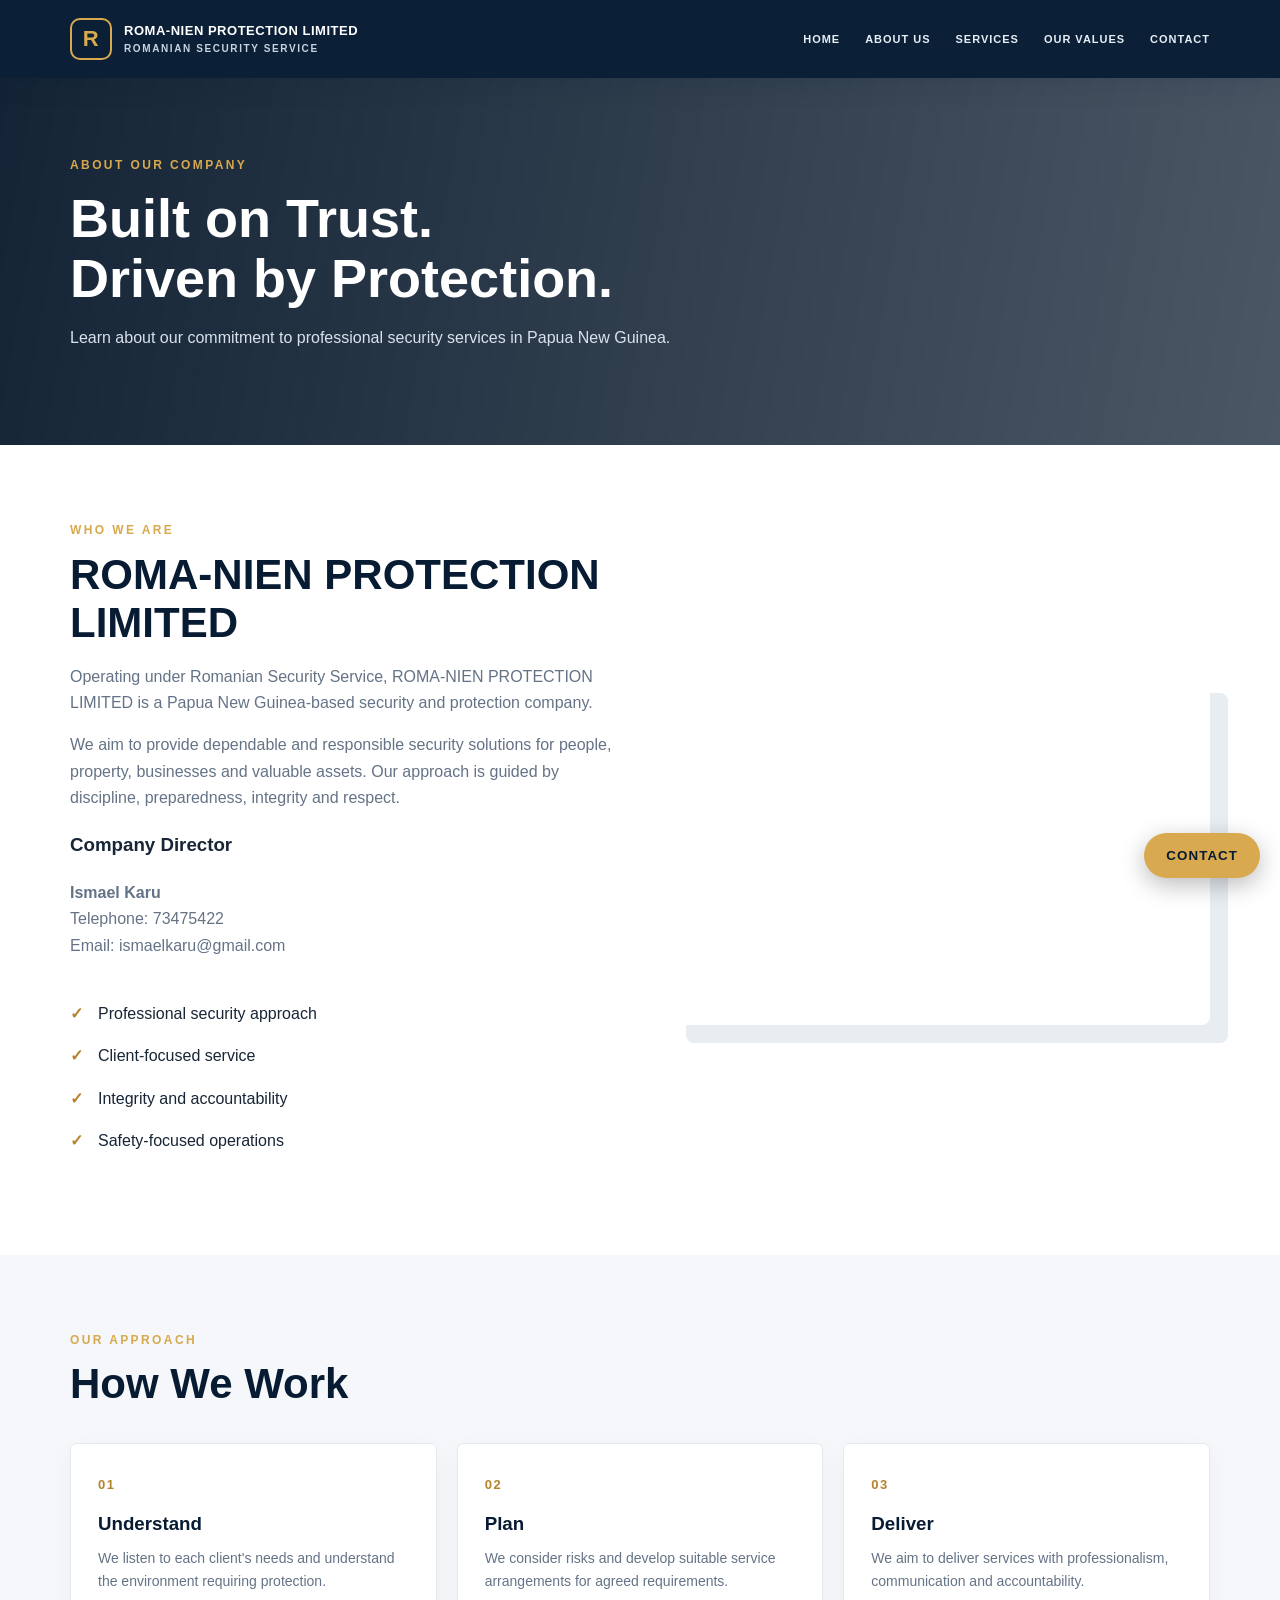
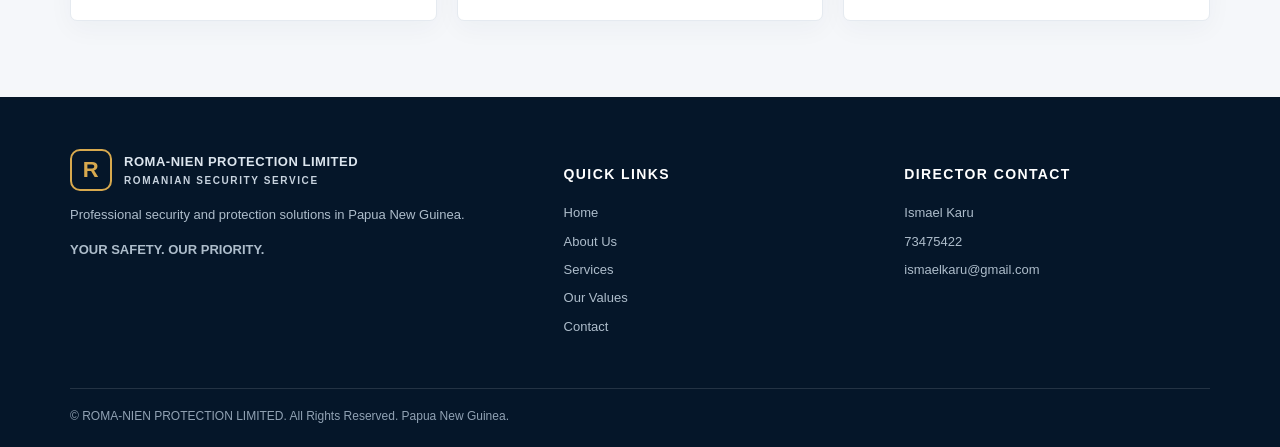
==== about.html @ 52446231 "Add files via upload" ====
<!doctype html>
<html lang="en"><head><meta charset="utf-8"><meta name="viewport" content="width=device-width, initial-scale=1">
<meta name="description" content="ROMA-NIEN PROTECTION LIMITED - security and protection services in Papua New Guinea.">
<title>About Us | ROMA-NIEN PROTECTION LIMITED</title><link rel="stylesheet" href="style.css"></head><body>
<header><div class="container nav">
<a class="brand" href="index.html"><span class="brand-mark">R</span><span>ROMA-NIEN PROTECTION LIMITED<small>ROMANIAN SECURITY SERVICE</small></span></a>
<button class="menu-toggle" aria-label="Open navigation" aria-expanded="false">☰</button>
<nav class="menu">
<a href="index.html">HOME</a><a href="about.html">ABOUT US</a><a href="services.html">SERVICES</a><a href="values.html">OUR VALUES</a><a href="contact.html">CONTACT</a>
</nav></div></header><main>
<section class="page-hero"><div class="container"><div class="eyebrow">ABOUT OUR COMPANY</div><h1>Built on Trust.<br>Driven by Protection.</h1><p>Learn about our commitment to professional security services in Papua New Guinea.</p></div></section>
<section><div class="container two-col"><div class="copy"><div class="eyebrow">WHO WE ARE</div><div class="section-head"><h2>ROMA-NIEN PROTECTION LIMITED</h2><p>Operating under Romanian Security Service, ROMA-NIEN PROTECTION LIMITED is a Papua New Guinea-based security and protection company.</p><p>We aim to provide dependable and responsible security solutions for people, property, businesses and valuable assets. Our approach is guided by discipline, preparedness, integrity and respect.</p><h3>Company Director</h3><p><strong>Ismael Karu</strong><br>Telephone: <a href="tel:+67573475422">73475422</a><br>Email: <a href="mailto:ismaelkaru@gmail.com">ismaelkaru@gmail.com</a></p></div><ul class="checklist"><li>Professional security approach</li><li>Client-focused service</li><li>Integrity and accountability</li><li>Safety-focused operations</li></ul></div><div class="visual" aria-label="Professional business environment"></div></div></section>
<section class="section-soft"><div class="container"><div class="section-head"><div class="eyebrow">OUR APPROACH</div><h2>How We Work</h2></div><div class="cards"><article class="card"><span class="number">01</span><h3>Understand</h3><p>We listen to each client's needs and understand the environment requiring protection.</p></article><article class="card"><span class="number">02</span><h3>Plan</h3><p>We consider risks and develop suitable service arrangements for agreed requirements.</p></article><article class="card"><span class="number">03</span><h3>Deliver</h3><p>We aim to deliver services with professionalism, communication and accountability.</p></article></div></div></section>
</main><footer><div class="container"><div class="footer-grid">
<div><a class="brand" href="index.html"><span class="brand-mark">R</span><span>ROMA-NIEN PROTECTION LIMITED<small>ROMANIAN SECURITY SERVICE</small></span></a>
<p>Professional security and protection solutions in Papua New Guinea.</p><p><strong>YOUR SAFETY. OUR PRIORITY.</strong></p></div>
<div><h3>QUICK LINKS</h3><ul><li><a href="index.html">Home</a></li><li><a href="about.html">About Us</a></li><li><a href="services.html">Services</a></li><li><a href="values.html">Our Values</a></li><li><a href="contact.html">Contact</a></li></ul></div>
<div><h3>DIRECTOR CONTACT</h3><ul><li>Ismael Karu</li><li><a href="tel:+67573475422">73475422</a></li><li><a href="mailto:ismaelkaru@gmail.com">ismaelkaru@gmail.com</a></li></ul></div>
</div><div class="copyright">© ROMA-NIEN PROTECTION LIMITED. All Rights Reserved. Papua New Guinea.</div></div></footer><div class="floating-contact">
<button class="float-main" type="button" aria-label="Open contact options" aria-expanded="false">CONTACT</button>
<div class="float-options">
<a href="tel:+67573475422">☎ Call Director</a>
<a href="mailto:ismaelkaru@gmail.com">✉ Email Director</a>
<a href="https://wa.me/67573475422" target="_blank" rel="noopener">WhatsApp</a>
</div></div><script src="script.js"></script></body></html>
---- style.css ----
:root{--navy:#071b32;--navy2:#0d2b4b;--gold:#d8a94e;--ink:#172536;--muted:#657386;--paper:#f5f7fa;--line:#e5eaf0}
*{box-sizing:border-box}html{scroll-behavior:smooth}body{margin:0;font-family:Arial,Helvetica,sans-serif;color:var(--ink);line-height:1.65}a{color:inherit;text-decoration:none}.container{width:min(1140px,92%);margin:auto}
header{background:rgba(7,27,50,.98);color:#fff;position:sticky;top:0;z-index:20;box-shadow:0 5px 24px #071b3220}.nav{min-height:78px;display:flex;align-items:center;justify-content:space-between;gap:25px}.brand{display:flex;align-items:center;gap:12px;font-weight:800;letter-spacing:.04em;font-size:13px}.brand-mark{width:42px;height:42px;border:2px solid var(--gold);border-radius:10px;display:grid;place-items:center;color:var(--gold);font-size:22px}.brand small{display:block;color:#c8d3df;font-size:10px;letter-spacing:.16em;font-weight:600}.menu{display:flex;align-items:center;gap:25px}.menu a{font-size:11px;font-weight:700;letter-spacing:.09em;color:#e8eef5}.menu a:hover{color:var(--gold)}.menu-toggle{display:none;background:none;border:1px solid #ffffff55;color:#fff;padding:8px 12px;border-radius:6px;font-size:20px}
.hero{background:linear-gradient(100deg,rgba(5,22,41,.95),rgba(5,22,41,.64)),url('https://images.unsplash.com/photo-1521791136064-7986c2920216?auto=format&fit=crop&w=1800&q=85') center/cover;color:#fff;padding:112px 0 106px}.hero-inner{max-width:730px}.eyebrow{color:var(--gold);font-size:12px;font-weight:800;letter-spacing:.2em;text-transform:uppercase}.hero h1{font-size:clamp(42px,6vw,68px);line-height:1.06;margin:18px 0}.hero p{font-size:17px;color:#d9e2ec;max-width:660px}.actions{display:flex;gap:14px;flex-wrap:wrap;margin-top:30px}.btn{display:inline-block;padding:13px 22px;border-radius:4px;font-size:12px;font-weight:800;letter-spacing:.1em;text-transform:uppercase;border:1px solid var(--gold);background:var(--gold);color:#13243a;cursor:pointer}.btn.outline{background:transparent;color:#fff;border-color:#ffffff88}
.page-hero{background:linear-gradient(100deg,rgba(5,22,41,.94),rgba(5,22,41,.72)),url('https://images.unsplash.com/photo-1454165804606-c3d57bc86b40?auto=format&fit=crop&w=1800&q=85') center/cover;color:white;padding:78px 0}.page-hero h1{font-size:clamp(36px,5vw,54px);line-height:1.12;margin:12px 0}.page-hero p{max-width:680px;color:#d9e2ec}
section{padding:76px 0}.section-soft{background:var(--paper)}.section-head{max-width:720px;margin-bottom:34px}.section-head h2{font-size:clamp(29px,4vw,42px);line-height:1.15;color:var(--navy);margin:10px 0 14px}.section-head p,.copy p{color:var(--muted)}.two-col{display:grid;grid-template-columns:1fr 1fr;gap:55px;align-items:center}.visual{min-height:350px;border-radius:8px;background:url('https://images.unsplash.com/photo-1497366754035-f200968a6e72?auto=format&fit=crop&w=1000&q=85') center/cover;box-shadow:18px 18px 0 #e8edf2}.checklist{padding:0;list-style:none}.checklist li{padding:8px 0 8px 28px;position:relative}.checklist li:before{content:"✓";position:absolute;left:0;color:#b4832c;font-weight:900}
.cards{display:grid;grid-template-columns:repeat(3,1fr);gap:20px}.card{background:#fff;border:1px solid var(--line);border-radius:7px;padding:27px;box-shadow:0 8px 26px #0c27400a}.card-icon{font-size:27px;color:#b4832c}.card h3{color:var(--navy);margin:12px 0 7px}.card p{color:var(--muted);font-size:14px;margin:0}.number{font-size:13px;color:#b4832c;font-weight:800;letter-spacing:.12em}.callout{background:var(--navy2);color:#fff;padding:45px;border-radius:8px;display:flex;justify-content:space-between;align-items:center;gap:25px}.callout h2{margin:0 0 8px;font-size:30px}.callout p{margin:0;color:#cbd7e4}.values-grid{display:grid;grid-template-columns:repeat(2,1fr);gap:18px}.value{padding:25px;background:white;border-left:3px solid var(--gold);box-shadow:0 8px 26px #0c27400a}.value h3{margin:0 0 6px;color:var(--navy)}.value p{margin:0;color:var(--muted)}
.contact-grid{display:grid;grid-template-columns:.9fr 1.1fr;gap:35px}.contact-panel,.form-panel{padding:30px;border:1px solid var(--line);border-radius:8px;background:white}.contact-item{padding:15px 0;border-bottom:1px solid var(--line)}.contact-item:last-child{border:0}.contact-item strong{display:block;color:var(--navy);font-size:12px;letter-spacing:.1em;text-transform:uppercase}.contact-item span{color:var(--muted)}label{display:block;font-size:13px;font-weight:700;margin:13px 0 6px}input,textarea{width:100%;padding:13px;border:1px solid #d8e0e8;border-radius:4px;font:inherit}textarea{min-height:120px;resize:vertical}.form-note{font-size:12px;color:var(--muted)}
footer{background:#051629;color:#dce5ee;padding:52px 0 20px}.footer-grid{display:grid;grid-template-columns:1.5fr 1fr 1fr;gap:35px}.footer-grid h3{color:#fff;font-size:14px;letter-spacing:.1em}.footer-grid p,.footer-grid li{font-size:13px;color:#aebdcb}.footer-grid ul{list-style:none;padding:0}.footer-grid li{margin:7px 0}.footer-grid a:hover{color:var(--gold)}.copyright{border-top:1px solid #ffffff20;margin-top:35px;padding-top:18px;font-size:12px;color:#91a2b4}
.floating-contact{position:fixed;right:20px;bottom:22px;z-index:50}.float-main{background:var(--gold);color:#071b32;border:0;border-radius:30px;padding:15px 22px;font-weight:900;letter-spacing:.08em;box-shadow:0 7px 25px #0004;cursor:pointer}.float-options{display:none;position:absolute;right:0;bottom:58px;min-width:190px;background:#fff;border-radius:9px;overflow:hidden;box-shadow:0 8px 30px #0003}.float-options.open{display:block}.float-options a{display:block;padding:13px 17px;border-bottom:1px solid var(--line);font-size:13px;font-weight:700;color:var(--navy)}.float-options a:hover{background:var(--paper)}
@media(max-width:800px){.menu-toggle{display:block}.menu{display:none;position:absolute;top:78px;left:0;right:0;background:var(--navy);padding:20px 5%;flex-direction:column;align-items:flex-start;gap:17px}.menu.open{display:flex}.two-col,.contact-grid{grid-template-columns:1fr}.cards{grid-template-columns:repeat(2,1fr)}.footer-grid{grid-template-columns:1fr 1fr}.callout{align-items:flex-start;flex-direction:column}.visual{min-height:260px}}
@media(max-width:520px){section{padding:56px 0}.hero{padding:80px 0}.cards,.values-grid,.footer-grid{grid-template-columns:1fr}.callout{padding:30px}.brand{font-size:11px}.floating-contact{right:12px;bottom:14px}}
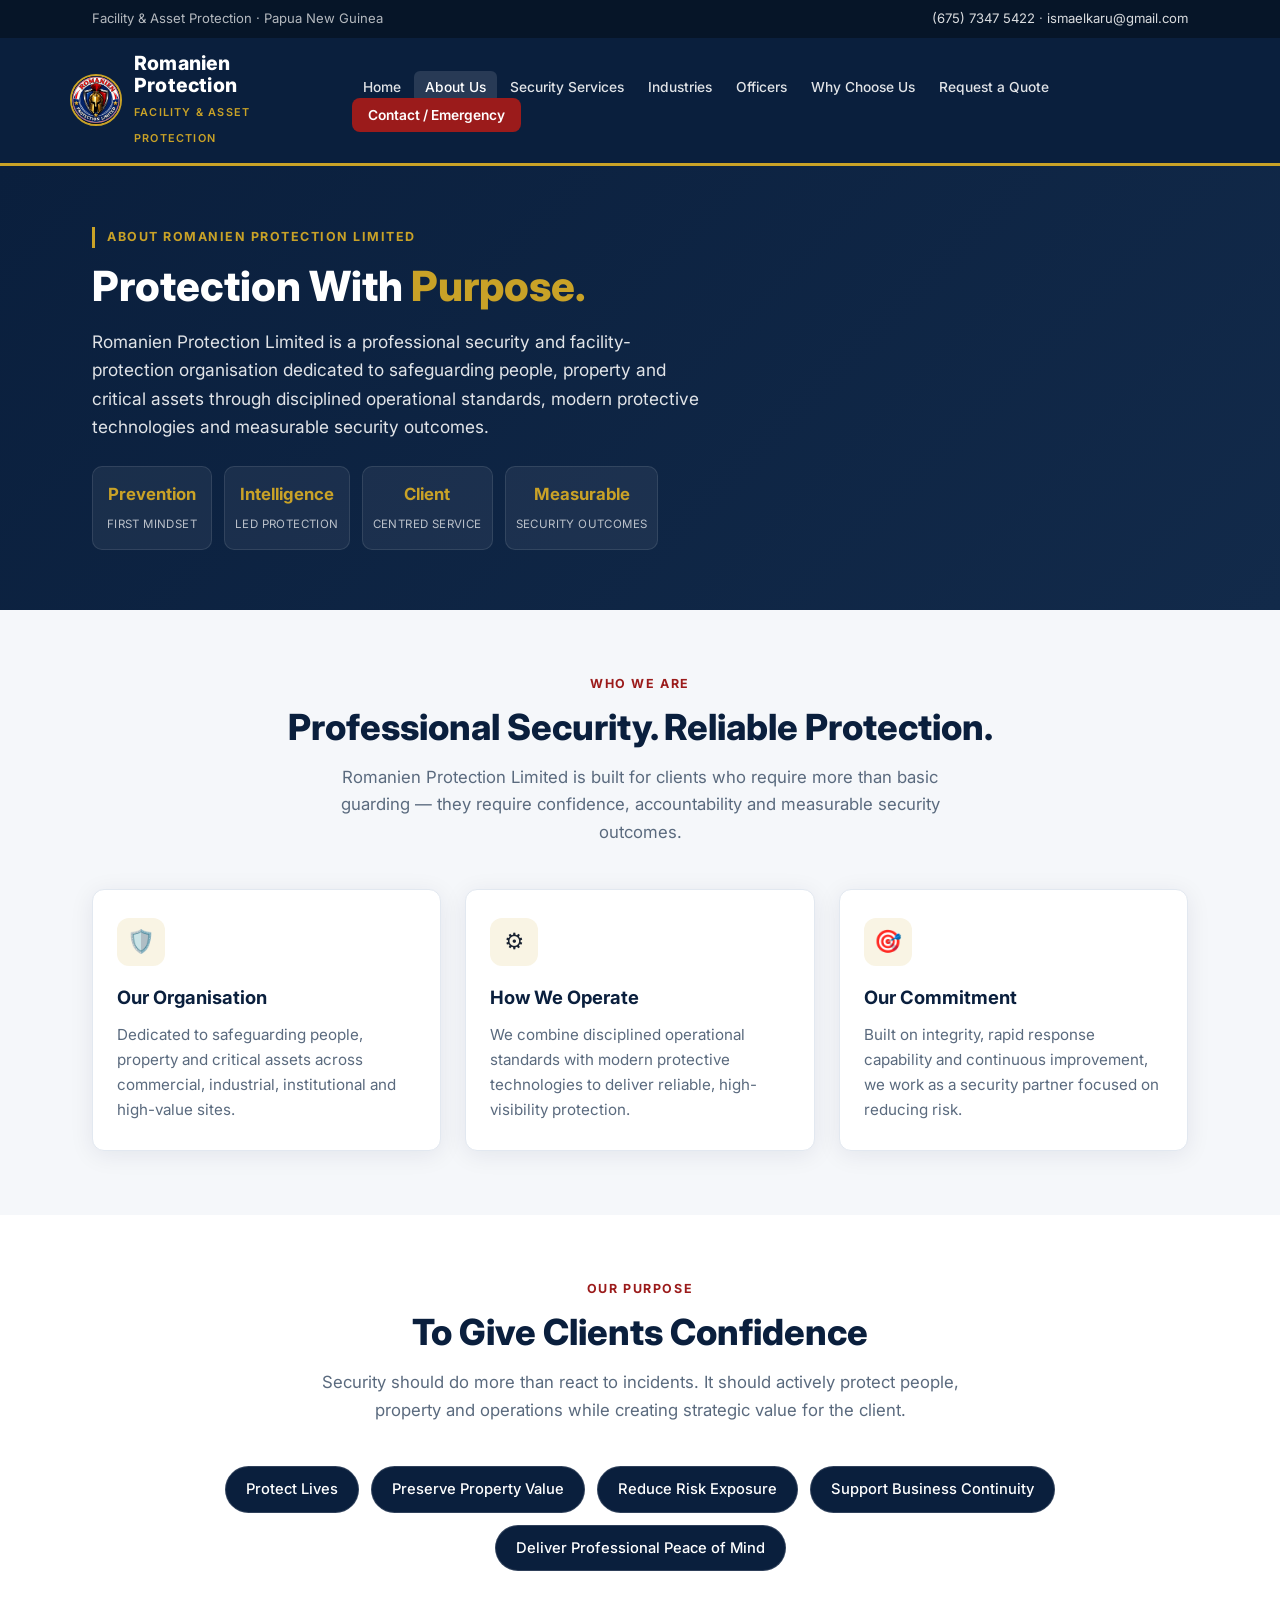
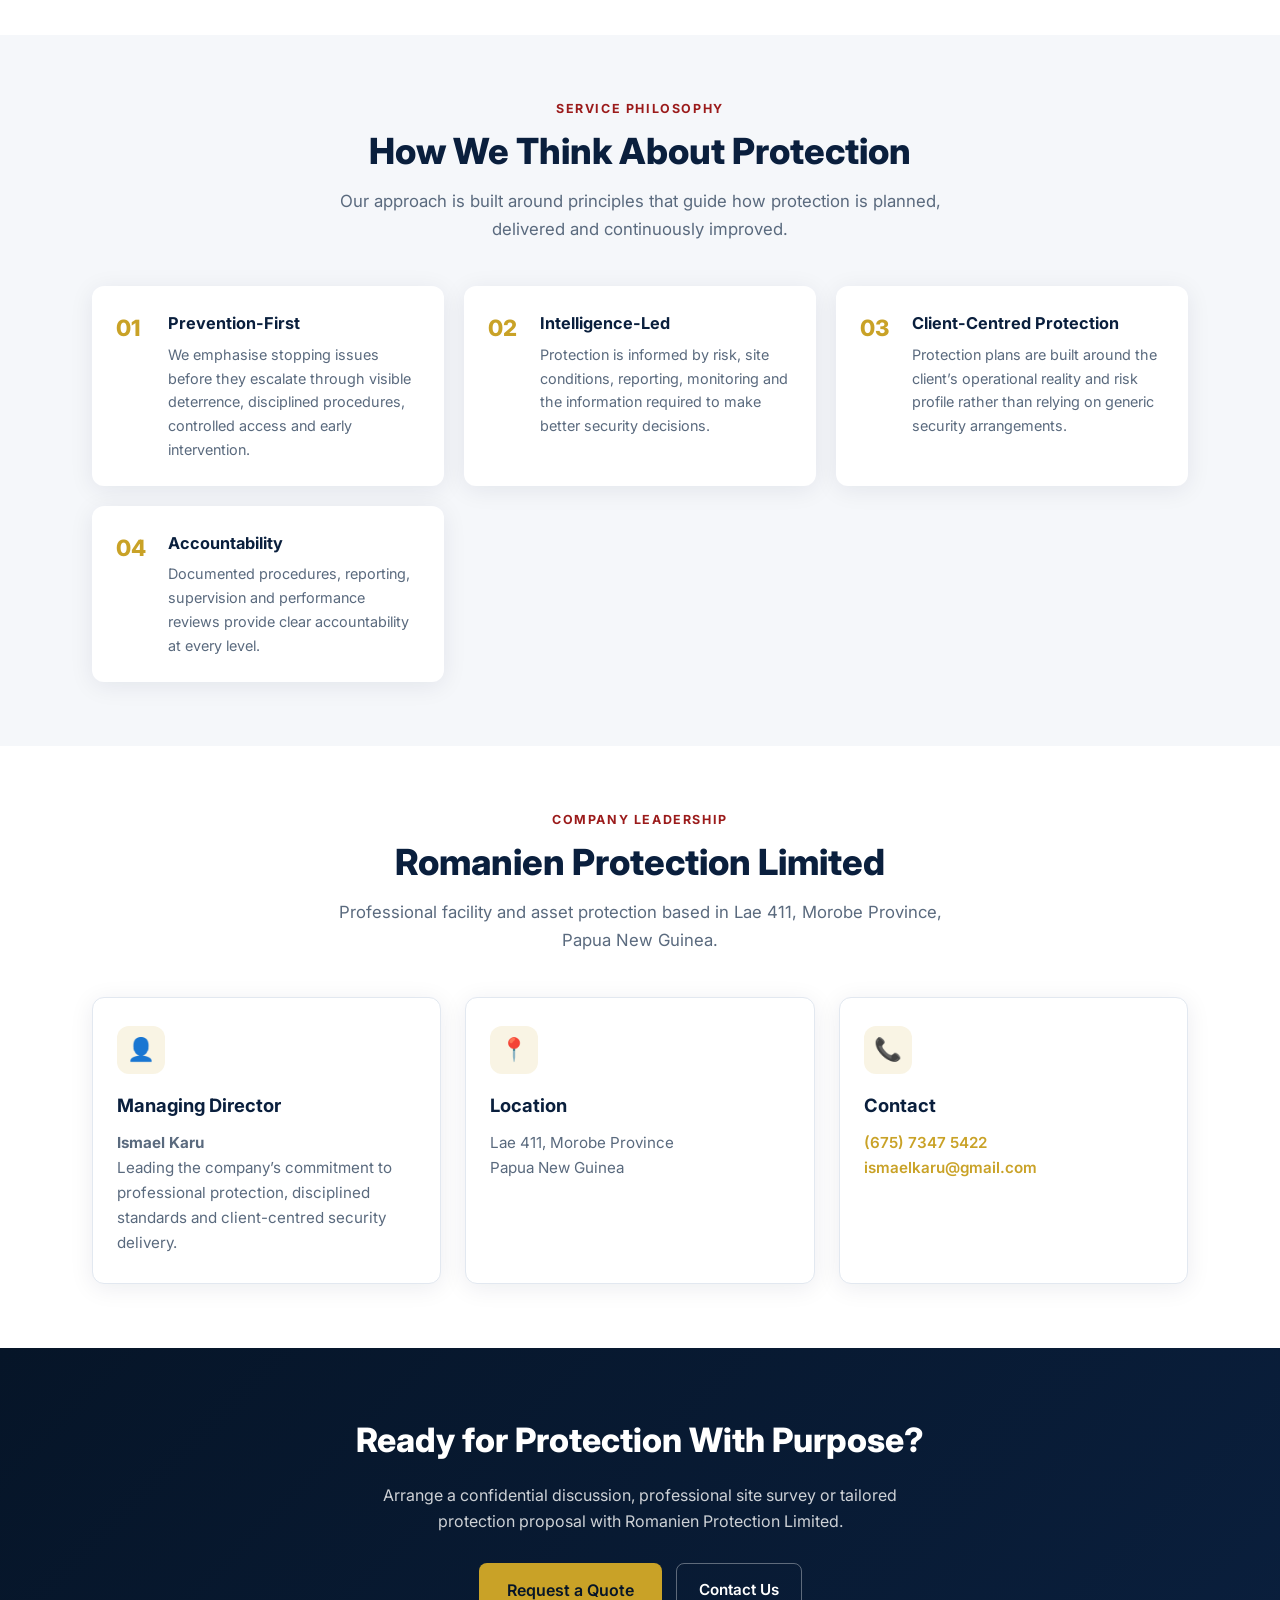
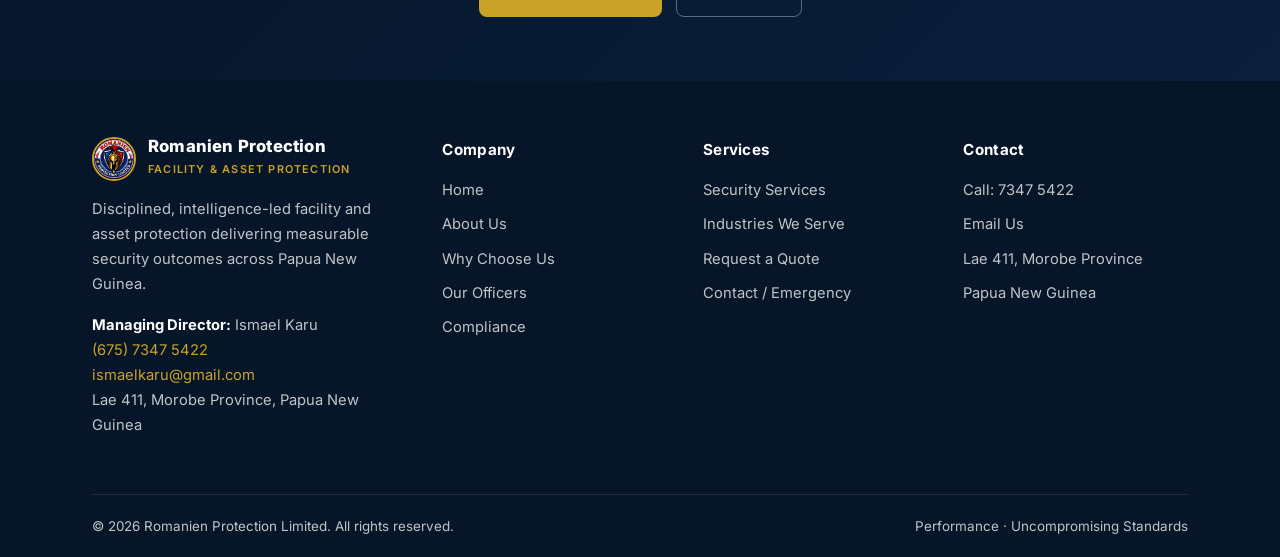
==== commit 9ad62d21: "Add files via upload" ====
--- a/about.html
+++ b/about.html
@@ -1,25 +1,444 @@
-<!doctype html>
-<html lang="en"><head><meta charset="utf-8"><meta name="viewport" content="width=device-width, initial-scale=1">
-<meta name="description" content="ROMA-NIEN PROTECTION LIMITED - security and protection services in Papua New Guinea.">
-<title>About Us | ROMA-NIEN PROTECTION LIMITED</title><link rel="stylesheet" href="style.css"></head><body>
-<header><div class="container nav">
-<a class="brand" href="index.html"><span class="brand-mark">R</span><span>ROMA-NIEN PROTECTION LIMITED<small>ROMANIAN SECURITY SERVICE</small></span></a>
-<button class="menu-toggle" aria-label="Open navigation" aria-expanded="false">☰</button>
-<nav class="menu">
-<a href="index.html">HOME</a><a href="about.html">ABOUT US</a><a href="services.html">SERVICES</a><a href="values.html">OUR VALUES</a><a href="contact.html">CONTACT</a>
-</nav></div></header><main>
-<section class="page-hero"><div class="container"><div class="eyebrow">ABOUT OUR COMPANY</div><h1>Built on Trust.<br>Driven by Protection.</h1><p>Learn about our commitment to professional security services in Papua New Guinea.</p></div></section>
-<section><div class="container two-col"><div class="copy"><div class="eyebrow">WHO WE ARE</div><div class="section-head"><h2>ROMA-NIEN PROTECTION LIMITED</h2><p>Operating under Romanian Security Service, ROMA-NIEN PROTECTION LIMITED is a Papua New Guinea-based security and protection company.</p><p>We aim to provide dependable and responsible security solutions for people, property, businesses and valuable assets. Our approach is guided by discipline, preparedness, integrity and respect.</p><h3>Company Director</h3><p><strong>Ismael Karu</strong><br>Telephone: <a href="tel:+67573475422">73475422</a><br>Email: <a href="mailto:ismaelkaru@gmail.com">ismaelkaru@gmail.com</a></p></div><ul class="checklist"><li>Professional security approach</li><li>Client-focused service</li><li>Integrity and accountability</li><li>Safety-focused operations</li></ul></div><div class="visual" aria-label="Professional business environment"></div></div></section>
-<section class="section-soft"><div class="container"><div class="section-head"><div class="eyebrow">OUR APPROACH</div><h2>How We Work</h2></div><div class="cards"><article class="card"><span class="number">01</span><h3>Understand</h3><p>We listen to each client's needs and understand the environment requiring protection.</p></article><article class="card"><span class="number">02</span><h3>Plan</h3><p>We consider risks and develop suitable service arrangements for agreed requirements.</p></article><article class="card"><span class="number">03</span><h3>Deliver</h3><p>We aim to deliver services with professionalism, communication and accountability.</p></article></div></div></section>
-</main><footer><div class="container"><div class="footer-grid">
-<div><a class="brand" href="index.html"><span class="brand-mark">R</span><span>ROMA-NIEN PROTECTION LIMITED<small>ROMANIAN SECURITY SERVICE</small></span></a>
-<p>Professional security and protection solutions in Papua New Guinea.</p><p><strong>YOUR SAFETY. OUR PRIORITY.</strong></p></div>
-<div><h3>QUICK LINKS</h3><ul><li><a href="index.html">Home</a></li><li><a href="about.html">About Us</a></li><li><a href="services.html">Services</a></li><li><a href="values.html">Our Values</a></li><li><a href="contact.html">Contact</a></li></ul></div>
-<div><h3>DIRECTOR CONTACT</h3><ul><li>Ismael Karu</li><li><a href="tel:+67573475422">73475422</a></li><li><a href="mailto:ismaelkaru@gmail.com">ismaelkaru@gmail.com</a></li></ul></div>
-</div><div class="copyright">© ROMA-NIEN PROTECTION LIMITED. All Rights Reserved. Papua New Guinea.</div></div></footer><div class="floating-contact">
-<button class="float-main" type="button" aria-label="Open contact options" aria-expanded="false">CONTACT</button>
-<div class="float-options">
-<a href="tel:+67573475422">☎ Call Director</a>
-<a href="mailto:ismaelkaru@gmail.com">✉ Email Director</a>
-<a href="https://wa.me/67573475422" target="_blank" rel="noopener">WhatsApp</a>
-</div></div><script src="script.js"></script></body></html>+<!DOCTYPE html>
+<html lang="en">
+<head>
+    <meta charset="UTF-8">
+    <meta name="viewport" content="width=device-width, initial-scale=1.0">
+    <title>About Us | Romanien Protection Limited</title>
+    <meta name="description" content="Learn about Romanien Protection Limited — professional facility and asset protection in Papua New Guinea led by Ismael Karu.">
+    <link rel="preconnect" href="https://fonts.googleapis.com">
+    <link rel="preconnect" href="https://fonts.gstatic.com" crossorigin>
+    <link href="https://fonts.googleapis.com/css2?family=Inter:wght@400;500;600;700;800&display=swap" rel="stylesheet">
+    <style>
+        :root {
+            --navy: #0a1f3d;
+            --navy-dark: #061528;
+            --navy-mid: #122a4a;
+            --gold: #c9a227;
+            --gold-hover: #b8911f;
+            --gold-light: rgba(201, 162, 39, 0.12);
+            --text: #1a2332;
+            --text-muted: #5a6a7e;
+            --bg: #f5f7fa;
+            --white: #ffffff;
+            --border: #e2e8f0;
+            --radius: 12px;
+            --shadow: 0 4px 24px rgba(10, 31, 61, 0.08);
+            --shadow-lg: 0 16px 48px rgba(10, 31, 61, 0.14);
+        }
+        * { margin: 0; padding: 0; box-sizing: border-box; }
+        body { font-family: 'Inter', system-ui, sans-serif; color: var(--text); background: var(--bg); line-height: 1.65; }
+        .container { max-width: 1140px; margin: 0 auto; padding: 0 22px; }
+        a { text-decoration: none; color: inherit; }
+        img { max-width: 100%; display: block; }
+
+        /* Header */
+        .top-bar { background: var(--navy-dark); color: rgba(255,255,255,0.7); font-size: 0.82rem; padding: 8px 0; }
+        .top-bar .container { display: flex; justify-content: space-between; align-items: center; flex-wrap: wrap; gap: 8px; }
+        .top-bar a { color: rgba(255,255,255,0.85); }
+        .top-bar a:hover { color: var(--gold); }
+        header { background: var(--navy); position: sticky; top: 0; z-index: 1000; border-bottom: 3px solid var(--gold); }
+        .header-inner { display: flex; align-items: center; justify-content: space-between; padding: 14px 0; gap: 20px; }
+        .logo { display: flex; align-items: center; gap: 12px; }
+        .logo img { width: 52px; height: 52px; border-radius: 50%; object-fit: cover; border: 2px solid var(--gold); }
+        .logo-text h1 { font-size: 1.22rem; font-weight: 800; color: white; line-height: 1.15; letter-spacing: 0.2px; }
+        .logo-text span { font-size: 0.68rem; color: var(--gold); font-weight: 600; letter-spacing: 1.2px; text-transform: uppercase; }
+        .desktop-nav { display: flex; list-style: none; gap: 2px; flex-wrap: wrap; align-items: center; }
+        .desktop-nav a { color: rgba(255,255,255,0.88); padding: 8px 11px; border-radius: 6px; font-size: 0.86rem; font-weight: 500; transition: all 0.2s; }
+        .desktop-nav a:hover, .desktop-nav a.active { background: rgba(255,255,255,0.12); color: white; }
+        .nav-cta { background: #9b1b1b !important; color: white !important; font-weight: 600 !important; padding: 9px 16px !important; border-radius: 8px !important; }
+        .nav-cta:hover { background: #7f1616 !important; }
+        .mobile-toggle { display: none; background: none; border: none; color: white; font-size: 1.7rem; cursor: pointer; padding: 6px; }
+
+        /* Mobile menu */
+        .mobile-menu { display: none; position: fixed; inset: 0; z-index: 2000; background: var(--navy); flex-direction: column; overflow-y: auto; }
+        .mobile-menu.open { display: flex; }
+        .mobile-menu-header { display: flex; justify-content: space-between; align-items: center; padding: 16px 20px; border-bottom: 1px solid rgba(255,255,255,0.1); }
+        .mobile-close { background: none; border: none; color: white; font-size: 1.8rem; cursor: pointer; }
+        .mobile-nav { list-style: none; padding: 16px 12px 30px; }
+        .mobile-nav a { display: block; color: rgba(255,255,255,0.92); padding: 14px 16px; font-size: 1.05rem; font-weight: 500; border-radius: 8px; }
+        .mobile-nav a:hover, .mobile-nav a.active { background: rgba(255,255,255,0.1); }
+        .mobile-contact { margin-top: auto; padding: 24px; border-top: 1px solid rgba(255,255,255,0.1); color: rgba(255,255,255,0.8); font-size: 0.9rem; }
+        .mobile-contact a { color: var(--gold); }
+
+        /* Hero */
+        .hero { background: linear-gradient(135deg, var(--navy) 0%, var(--navy-mid) 55%, #0d2b4d 100%); color: white; padding: 70px 0 80px; position: relative; overflow: hidden; }
+        .hero::before { content: ''; position: absolute; inset: 0; background: radial-gradient(ellipse at 70% 20%, rgba(201,162,39,0.08) 0%, transparent 55%); pointer-events: none; }
+        .hero-grid { display: grid; grid-template-columns: 1.15fr 0.85fr; gap: 48px; align-items: center; position: relative; }
+        .hero-badge { display: inline-block; font-size: 0.78rem; font-weight: 700; letter-spacing: 1.5px; text-transform: uppercase; color: var(--gold); border-left: 3px solid var(--gold); padding-left: 12px; margin-bottom: 18px; }
+        .hero h2 { font-size: clamp(2.1rem, 4.5vw, 3rem); font-weight: 800; line-height: 1.15; margin-bottom: 18px; }
+        .hero h2 span { color: var(--gold); }
+        .hero-lead { font-size: 1.08rem; color: rgba(255,255,255,0.88); max-width: 520px; margin-bottom: 28px; }
+        .hero-btns { display: flex; flex-wrap: wrap; gap: 12px; margin-bottom: 36px; }
+        .btn { display: inline-flex; align-items: center; gap: 8px; padding: 13px 22px; border-radius: 8px; font-weight: 600; font-size: 0.95rem; transition: all 0.2s; border: none; cursor: pointer; }
+        .btn-primary { background: var(--gold); color: var(--navy-dark); }
+        .btn-primary:hover { background: var(--gold-hover); transform: translateY(-1px); }
+        .btn-outline { background: transparent; color: white; border: 1.5px solid rgba(255,255,255,0.35); }
+        .btn-outline:hover { border-color: white; background: rgba(255,255,255,0.08); }
+        .hero-stats { display: grid; grid-template-columns: repeat(4, 1fr); gap: 12px; }
+        .stat-box { background: rgba(255,255,255,0.06); border: 1px solid rgba(255,255,255,0.1); border-radius: 10px; padding: 14px 10px; text-align: center; }
+        .stat-box strong { display: block; color: var(--gold); font-size: 1.05rem; font-weight: 700; }
+        .stat-box span { font-size: 0.72rem; color: rgba(255,255,255,0.7); text-transform: uppercase; letter-spacing: 0.4px; }
+        .hero-card { background: rgba(255,255,255,0.07); border: 1px solid rgba(255,255,255,0.12); border-radius: 16px; padding: 28px 24px; backdrop-filter: blur(8px); }
+        .hero-card .card-logo { width: 90px; height: 90px; margin: 0 auto 16px; border-radius: 50%; border: 3px solid var(--gold); object-fit: cover; }
+        .hero-card h3 { text-align: center; color: var(--gold); font-size: 1.1rem; margin-bottom: 16px; }
+        .hero-card ul { list-style: none; }
+        .hero-card li { padding: 7px 0; font-size: 0.92rem; color: rgba(255,255,255,0.9); display: flex; gap: 10px; align-items: flex-start; }
+        .hero-card li::before { content: '✓'; color: var(--gold); font-weight: 700; flex-shrink: 0; }
+
+        /* Sections */
+        section { padding: 72px 0; }
+        .section-label { font-size: 0.78rem; font-weight: 700; letter-spacing: 1.6px; text-transform: uppercase; color: #9b1b1b; margin-bottom: 10px; text-align: center; }
+        .section-title { font-size: clamp(1.7rem, 3.5vw, 2.25rem); font-weight: 800; text-align: center; color: var(--navy); margin-bottom: 14px; line-height: 1.25; }
+        .section-lead { text-align: center; color: var(--text-muted); max-width: 640px; margin: 0 auto 42px; font-size: 1.05rem; }
+
+        /* Value props */
+        .value-grid { display: grid; grid-template-columns: repeat(3, 1fr); gap: 24px; }
+        .value-card { background: var(--white); border-radius: var(--radius); padding: 28px 24px; box-shadow: var(--shadow); border: 1px solid var(--border); transition: transform 0.2s, box-shadow 0.2s; }
+        .value-card:hover { transform: translateY(-4px); box-shadow: var(--shadow-lg); }
+        .value-icon { width: 48px; height: 48px; background: var(--gold-light); border-radius: 12px; display: flex; align-items: center; justify-content: center; font-size: 1.4rem; margin-bottom: 16px; }
+        .value-card h3 { font-size: 1.15rem; font-weight: 700; color: var(--navy); margin-bottom: 10px; }
+        .value-card p { color: var(--text-muted); font-size: 0.95rem; }
+
+        /* Services preview */
+        .services-grid { display: grid; grid-template-columns: repeat(3, 1fr); gap: 24px; }
+        .service-card { background: var(--white); border-radius: var(--radius); padding: 28px 24px; box-shadow: var(--shadow); border-top: 4px solid var(--gold); }
+        .service-card h3 { font-size: 1.12rem; font-weight: 700; color: var(--navy); margin-bottom: 14px; }
+        .service-card ul { list-style: none; }
+        .service-card li { padding: 6px 0; font-size: 0.92rem; color: var(--text-muted); padding-left: 18px; position: relative; }
+        .service-card li::before { content: '•'; color: var(--gold); position: absolute; left: 0; font-weight: 700; }
+
+        /* Strengths */
+        .strengths-grid { display: grid; grid-template-columns: repeat(3, 1fr); gap: 20px; }
+        .strength-item { background: var(--white); border-radius: var(--radius); padding: 24px; box-shadow: var(--shadow); display: flex; gap: 16px; }
+        .strength-num { font-size: 1.4rem; font-weight: 800; color: var(--gold); min-width: 36px; }
+        .strength-item h4 { font-size: 1.02rem; font-weight: 700; color: var(--navy); margin-bottom: 6px; }
+        .strength-item p { font-size: 0.9rem; color: var(--text-muted); }
+
+        /* Industries */
+        .industries-grid { display: grid; grid-template-columns: repeat(3, 1fr); gap: 20px; }
+        .industry-card { background: var(--white); border-radius: var(--radius); padding: 24px; box-shadow: var(--shadow); border: 1px solid var(--border); transition: border-color 0.2s; }
+        .industry-card:hover { border-color: var(--gold); }
+        .industry-card .icon { font-size: 1.6rem; margin-bottom: 12px; }
+        .industry-card h4 { font-size: 1.05rem; font-weight: 700; color: var(--navy); margin-bottom: 8px; }
+        .industry-card p { font-size: 0.9rem; color: var(--text-muted); }
+
+        /* Outcomes */
+        .outcomes { background: var(--navy); color: white; }
+        .outcomes .section-title { color: white; }
+        .outcomes .section-lead { color: rgba(255,255,255,0.75); }
+        .outcomes-list { display: flex; flex-wrap: wrap; justify-content: center; gap: 12px; }
+        .outcome-tag { background: rgba(255,255,255,0.08); border: 1px solid rgba(255,255,255,0.15); border-radius: 50px; padding: 10px 20px; font-size: 0.92rem; font-weight: 500; }
+
+        /* Promise */
+        .promise-grid { display: grid; grid-template-columns: repeat(3, 1fr); gap: 24px; }
+        .promise-card { text-align: center; padding: 28px 20px; background: var(--white); border-radius: var(--radius); box-shadow: var(--shadow); }
+        .promise-card .icon { font-size: 2rem; margin-bottom: 14px; }
+        .promise-card h3 { font-size: 1.1rem; font-weight: 700; color: var(--navy); margin-bottom: 10px; }
+        .promise-card p { font-size: 0.92rem; color: var(--text-muted); }
+
+        /* CTA */
+        .cta-band { background: linear-gradient(135deg, var(--navy-dark), var(--navy)); color: white; padding: 64px 0; text-align: center; }
+        .cta-band h2 { font-size: clamp(1.6rem, 3vw, 2.1rem); font-weight: 800; margin-bottom: 14px; }
+        .cta-band p { color: rgba(255,255,255,0.8); max-width: 560px; margin: 0 auto 28px; }
+        .cta-band .btn-primary { font-size: 1rem; padding: 14px 28px; }
+
+        /* Footer */
+        footer { background: var(--navy-dark); color: rgba(255,255,255,0.75); padding: 56px 0 0; font-size: 0.92rem; }
+        .footer-grid { display: grid; grid-template-columns: 1.4fr 1fr 1fr 1fr; gap: 36px; padding-bottom: 40px; border-bottom: 1px solid rgba(255,255,255,0.1); }
+        .footer-brand .logo { margin-bottom: 16px; }
+        .footer-brand p { margin-bottom: 16px; line-height: 1.7; }
+        .footer-col h4 { color: white; font-size: 0.95rem; font-weight: 700; margin-bottom: 16px; letter-spacing: 0.3px; }
+        .footer-col ul { list-style: none; }
+        .footer-col li { margin-bottom: 10px; }
+        .footer-col a:hover { color: var(--gold); }
+        .footer-bottom { padding: 20px 0; display: flex; justify-content: space-between; flex-wrap: wrap; gap: 10px; font-size: 0.84rem; }
+        .footer-contact a { color: var(--gold); }
+
+        /* Utilities */
+        .text-center { text-align: center; }
+        .mt-32 { margin-top: 32px; }
+        .mb-0 { margin-bottom: 0; }
+
+        @media (max-width: 980px) {
+            .hero-grid, .value-grid, .services-grid, .strengths-grid, .industries-grid, .promise-grid { grid-template-columns: 1fr 1fr; }
+            .footer-grid { grid-template-columns: 1fr 1fr; }
+            .hero-stats { grid-template-columns: repeat(2, 1fr); }
+        }
+        @media (max-width: 720px) {
+            .desktop-nav { display: none; }
+            .mobile-toggle { display: block; }
+            .hero-grid, .value-grid, .services-grid, .strengths-grid, .industries-grid, .promise-grid, .footer-grid { grid-template-columns: 1fr; }
+            .hero { padding: 48px 0 56px; }
+            .hero-stats { grid-template-columns: repeat(2, 1fr); }
+            section { padding: 52px 0; }
+        }
+    
+        /* Page hero (inner pages) */
+        .page-hero { background: linear-gradient(135deg, var(--navy) 0%, var(--navy-mid) 100%); color: white; padding: 56px 0 60px; }
+        .page-hero .hero-badge { margin-bottom: 14px; }
+        .page-hero h1 { font-size: clamp(1.9rem, 4vw, 2.6rem); font-weight: 800; line-height: 1.2; margin-bottom: 16px; }
+        .page-hero h1 em { color: var(--gold); font-style: normal; }
+        .page-hero .lead { font-size: 1.08rem; color: rgba(255,255,255,0.88); max-width: 620px; margin-bottom: 24px; }
+        .page-stats { display: flex; flex-wrap: wrap; gap: 12px; margin-top: 8px; }
+        .page-stats .stat-box { min-width: 120px; }
+        .content-section { padding: 64px 0; }
+        .two-col { display: grid; grid-template-columns: 1fr 1fr; gap: 40px; align-items: start; }
+        .card-list { list-style: none; }
+        .card-list li { padding: 8px 0; padding-left: 22px; position: relative; color: var(--text-muted); }
+        .card-list li::before { content: '✓'; color: var(--gold); position: absolute; left: 0; font-weight: 700; }
+        .info-box { background: var(--white); border-radius: var(--radius); padding: 28px; box-shadow: var(--shadow); border: 1px solid var(--border); margin-bottom: 20px; }
+        .info-box h3 { color: var(--navy); font-size: 1.1rem; margin-bottom: 10px; }
+        .form-group { margin-bottom: 18px; }
+        .form-group label { display: block; font-weight: 600; font-size: 0.9rem; margin-bottom: 6px; color: var(--navy); }
+        .form-group input, .form-group select, .form-group textarea {
+            width: 100%; padding: 12px 14px; border: 1.5px solid var(--border); border-radius: 8px;
+            font-family: inherit; font-size: 0.95rem; transition: border-color 0.2s;
+        }
+        .form-group input:focus, .form-group select:focus, .form-group textarea:focus {
+            outline: none; border-color: var(--gold);
+        }
+        .form-row { display: grid; grid-template-columns: 1fr 1fr; gap: 16px; }
+        .form-note { background: var(--gold-light); border-left: 4px solid var(--gold); padding: 14px 16px; border-radius: 0 8px 8px 0; font-size: 0.9rem; color: var(--text); margin-bottom: 24px; }
+        .contact-cards { display: grid; grid-template-columns: repeat(3, 1fr); gap: 20px; }
+        .contact-card { background: var(--white); border-radius: var(--radius); padding: 28px 22px; text-align: center; box-shadow: var(--shadow); border: 1px solid var(--border); }
+        .contact-card .icon { font-size: 1.8rem; margin-bottom: 12px; }
+        .contact-card h3 { font-size: 1.05rem; color: var(--navy); margin-bottom: 8px; }
+        .contact-card a { color: var(--gold); font-weight: 600; }
+        .urgent-box { background: #9b1b1b; color: white; border-radius: var(--radius); padding: 28px; text-align: center; }
+        .urgent-box a { color: white; font-weight: 700; text-decoration: underline; }
+        @media (max-width: 720px) {
+            .two-col, .form-row, .contact-cards { grid-template-columns: 1fr; }
+        }
+</style>
+</head>
+<body>
+
+    <div class="top-bar">
+        <div class="container">
+            <span>Facility & Asset Protection · Papua New Guinea</span>
+            <span>
+                <a href="tel:+67573475422">(675) 7347 5422</a> · 
+                <a href="mailto:ismaelkaru@gmail.com">ismaelkaru@gmail.com</a>
+            </span>
+        </div>
+    </div>
+    <header>
+        <div class="container header-inner">
+            <a href="index.html" class="logo">
+                <img src="logo.jpg" alt="Romanien Protection Limited logo">
+                <div class="logo-text">
+                    <h1>Romanien Protection</h1>
+                    <span>Facility & Asset Protection</span>
+                </div>
+            </a>
+            <nav>
+                <ul class="desktop-nav">
+                    <li><a href="index.html">Home</a></li>
+                    <li><a href="about.html" class="active">About Us</a></li>
+                    <li><a href="services.html">Security Services</a></li>
+                    <li><a href="industries.html">Industries</a></li>
+                    <li><a href="security-officers.html">Officers</a></li>
+                    <li><a href="why-us.html">Why Choose Us</a></li>
+                    <li><a href="quote.html">Request a Quote</a></li>
+                    <li><a href="contact.html" class="nav-cta">Contact / Emergency</a></li>
+                </ul>
+            </nav>
+            <button class="mobile-toggle" aria-label="Open menu" onclick="document.getElementById('mobileMenu').classList.add('open')">☰</button>
+        </div>
+    </header>
+    <div class="mobile-menu" id="mobileMenu">
+        <div class="mobile-menu-header">
+            <div class="logo">
+                <img src="logo.jpg" alt="Logo" style="width:42px;height:42px;border-radius:50%;border:2px solid var(--gold);">
+                <div class="logo-text"><h1 style="font-size:1.1rem;color:white;">Romanien Protection</h1></div>
+            </div>
+            <button class="mobile-close" onclick="document.getElementById('mobileMenu').classList.remove('open')">×</button>
+        </div>
+        <ul class="mobile-nav">
+            <li><a href="index.html">Home</a></li>
+            <li><a href="about.html">About Us</a></li>
+            <li><a href="services.html">Security Services</a></li>
+            <li><a href="industries.html">Industries</a></li>
+            <li><a href="security-officers.html">Our Security Officers</a></li>
+            <li><a href="compliance.html">Compliance & Licensing</a></li>
+            <li><a href="why-us.html">Why Choose Us</a></li>
+            <li><a href="quote.html">Request a Quote</a></li>
+            <li><a href="contact.html">Contact / Emergency</a></li>
+        </ul>
+        <div class="mobile-contact">
+            <strong style="color:var(--gold);">Contact</strong><br>
+            <a href="tel:+67573475422">(675) 7347 5422</a><br>
+            <a href="mailto:ismaelkaru@gmail.com">ismaelkaru@gmail.com</a><br>
+            Lae 411, Morobe Province, PNG
+        </div>
+    </div>
+
+
+    <section class="page-hero">
+        <div class="container">
+            <div class="hero-badge">About Romanien Protection Limited</div>
+            <h1>Protection With <em>Purpose.</em></h1>
+            <p class="lead">Romanien Protection Limited is a professional security and facility-protection organisation dedicated to safeguarding people, property and critical assets through disciplined operational standards, modern protective technologies and measurable security outcomes.</p>
+            <div class="page-stats">
+                <div class="stat-box"><strong>Prevention</strong><span>First Mindset</span></div>
+                <div class="stat-box"><strong>Intelligence</strong><span>Led Protection</span></div>
+                <div class="stat-box"><strong>Client</strong><span>Centred Service</span></div>
+                <div class="stat-box"><strong>Measurable</strong><span>Security Outcomes</span></div>
+            </div>
+        </div>
+    </section>
+
+    <section class="content-section">
+        <div class="container">
+            <div class="section-label">Who We Are</div>
+            <h2 class="section-title">Professional Security. Reliable Protection.</h2>
+            <p class="section-lead">Romanien Protection Limited is built for clients who require more than basic guarding — they require confidence, accountability and measurable security outcomes.</p>
+            <div class="value-grid">
+                <div class="value-card">
+                    <div class="value-icon">🛡️</div>
+                    <h3>Our Organisation</h3>
+                    <p>Dedicated to safeguarding people, property and critical assets across commercial, industrial, institutional and high-value sites.</p>
+                </div>
+                <div class="value-card">
+                    <div class="value-icon">⚙️</div>
+                    <h3>How We Operate</h3>
+                    <p>We combine disciplined operational standards with modern protective technologies to deliver reliable, high-visibility protection.</p>
+                </div>
+                <div class="value-card">
+                    <div class="value-icon">🎯</div>
+                    <h3>Our Commitment</h3>
+                    <p>Built on integrity, rapid response capability and continuous improvement, we work as a security partner focused on reducing risk.</p>
+                </div>
+            </div>
+        </div>
+    </section>
+
+    <section class="content-section" style="background:var(--white);">
+        <div class="container">
+            <div class="section-label">Our Purpose</div>
+            <h2 class="section-title">To Give Clients Confidence</h2>
+            <p class="section-lead">Security should do more than react to incidents. It should actively protect people, property and operations while creating strategic value for the client.</p>
+            <div class="outcomes-list" style="margin-top:24px;">
+                <span class="outcome-tag" style="background:var(--navy);color:white;">Protect Lives</span>
+                <span class="outcome-tag" style="background:var(--navy);color:white;">Preserve Property Value</span>
+                <span class="outcome-tag" style="background:var(--navy);color:white;">Reduce Risk Exposure</span>
+                <span class="outcome-tag" style="background:var(--navy);color:white;">Support Business Continuity</span>
+                <span class="outcome-tag" style="background:var(--navy);color:white;">Deliver Professional Peace of Mind</span>
+            </div>
+        </div>
+    </section>
+
+    <section class="content-section">
+        <div class="container">
+            <div class="section-label">Service Philosophy</div>
+            <h2 class="section-title">How We Think About Protection</h2>
+            <p class="section-lead">Our approach is built around principles that guide how protection is planned, delivered and continuously improved.</p>
+            <div class="strengths-grid">
+                <div class="strength-item"><div class="strength-num">01</div><div><h4>Prevention-First</h4><p>We emphasise stopping issues before they escalate through visible deterrence, disciplined procedures, controlled access and early intervention.</p></div></div>
+                <div class="strength-item"><div class="strength-num">02</div><div><h4>Intelligence-Led</h4><p>Protection is informed by risk, site conditions, reporting, monitoring and the information required to make better security decisions.</p></div></div>
+                <div class="strength-item"><div class="strength-num">03</div><div><h4>Client-Centred Protection</h4><p>Protection plans are built around the client’s operational reality and risk profile rather than relying on generic security arrangements.</p></div></div>
+                <div class="strength-item"><div class="strength-num">04</div><div><h4>Accountability</h4><p>Documented procedures, reporting, supervision and performance reviews provide clear accountability at every level.</p></div></div>
+            </div>
+        </div>
+    </section>
+
+    <section class="content-section" style="background:var(--white);">
+        <div class="container">
+            <div class="section-label">Company Leadership</div>
+            <h2 class="section-title">Romanien Protection Limited</h2>
+            <p class="section-lead">Professional facility and asset protection based in Lae 411, Morobe Province, Papua New Guinea.</p>
+            <div class="value-grid">
+                <div class="value-card">
+                    <div class="value-icon">👤</div>
+                    <h3>Managing Director</h3>
+                    <p><strong>Ismael Karu</strong><br>Leading the company’s commitment to professional protection, disciplined standards and client-centred security delivery.</p>
+                </div>
+                <div class="value-card">
+                    <div class="value-icon">📍</div>
+                    <h3>Location</h3>
+                    <p>Lae 411, Morobe Province<br>Papua New Guinea</p>
+                </div>
+                <div class="value-card">
+                    <div class="value-icon">📞</div>
+                    <h3>Contact</h3>
+                    <p><a href="tel:+67573475422" style="color:var(--gold);font-weight:600;">(675) 7347 5422</a><br>
+                    <a href="mailto:ismaelkaru@gmail.com" style="color:var(--gold);font-weight:600;">ismaelkaru@gmail.com</a></p>
+                </div>
+            </div>
+        </div>
+    </section>
+
+    <section class="cta-band">
+        <div class="container">
+            <h2>Ready for Protection With Purpose?</h2>
+            <p>Arrange a confidential discussion, professional site survey or tailored protection proposal with Romanien Protection Limited.</p>
+            <div style="display:flex;gap:14px;justify-content:center;flex-wrap:wrap;">
+                <a href="quote.html" class="btn btn-primary">Request a Quote</a>
+                <a href="contact.html" class="btn btn-outline">Contact Us</a>
+            </div>
+        </div>
+    </section>
+
+
+    <footer>
+        <div class="container">
+            <div class="footer-grid">
+                <div class="footer-brand">
+                    <a href="index.html" class="logo">
+                        <img src="logo.jpg" alt="Logo" style="width:44px;height:44px;border-radius:50%;border:2px solid var(--gold);">
+                        <div class="logo-text">
+                            <h1 style="font-size:1.05rem;color:white;">Romanien Protection</h1>
+                            <span>Facility & Asset Protection</span>
+                        </div>
+                    </a>
+                    <p>Disciplined, intelligence-led facility and asset protection delivering measurable security outcomes across Papua New Guinea.</p>
+                    <p class="footer-contact">
+                        <strong style="color:white;">Managing Director:</strong> Ismael Karu<br>
+                        <a href="tel:+67573475422">(675) 7347 5422</a><br>
+                        <a href="mailto:ismaelkaru@gmail.com">ismaelkaru@gmail.com</a><br>
+                        Lae 411, Morobe Province, Papua New Guinea
+                    </p>
+                </div>
+                <div class="footer-col">
+                    <h4>Company</h4>
+                    <ul>
+                        <li><a href="index.html">Home</a></li>
+                        <li><a href="about.html">About Us</a></li>
+                        <li><a href="why-us.html">Why Choose Us</a></li>
+                        <li><a href="security-officers.html">Our Officers</a></li>
+                        <li><a href="compliance.html">Compliance</a></li>
+                    </ul>
+                </div>
+                <div class="footer-col">
+                    <h4>Services</h4>
+                    <ul>
+                        <li><a href="services.html">Security Services</a></li>
+                        <li><a href="industries.html">Industries We Serve</a></li>
+                        <li><a href="quote.html">Request a Quote</a></li>
+                        <li><a href="contact.html">Contact / Emergency</a></li>
+                    </ul>
+                </div>
+                <div class="footer-col">
+                    <h4>Contact</h4>
+                    <ul>
+                        <li><a href="tel:+67573475422">Call: 7347 5422</a></li>
+                        <li><a href="mailto:ismaelkaru@gmail.com">Email Us</a></li>
+                        <li>Lae 411, Morobe Province</li>
+                        <li>Papua New Guinea</li>
+                    </ul>
+                </div>
+            </div>
+            <div class="footer-bottom">
+                <span>© 2026 Romanien Protection Limited. All rights reserved.</span>
+                <span>Performance · Uncompromising Standards</span>
+            </div>
+        </div>
+    </footer>
+    <script>
+        document.querySelectorAll('.mobile-nav a').forEach(a => {
+            a.addEventListener('click', () => document.getElementById('mobileMenu').classList.remove('open'));
+        });
+    </script>
+
+</body>
+</html>
